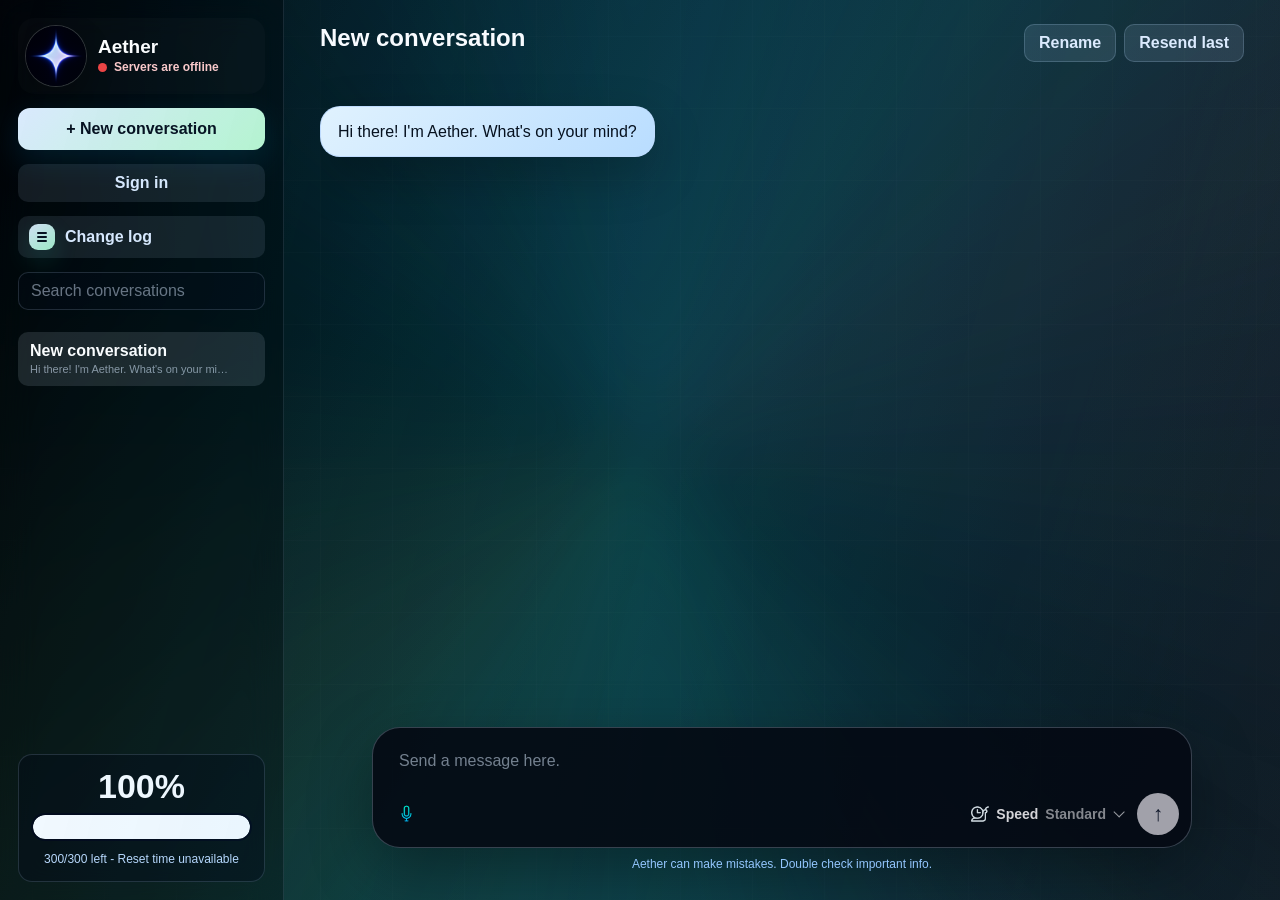
==== index.html @ 0bd32d95 "Full page render fix." ====
<!doctype html>
<html lang="en">
  <head>
    <meta charset="utf-8">
    <meta name="viewport" content="width=device-width, initial-scale=1">
    <title>Aether AI - World's Smartest AI</title>
    <link rel="icon" type="image/png" href="assets/Aether.png">
    <link rel="stylesheet" href="styles.css?v=20260527-admin-search">
  </head>
  <body>
    <div id="app"></div>
    <script src="config.js?v=20260521-wasmer-api"></script>
    <script src="app.js?v=20260527-scoped-refresh"></script>
  </body>
</html>
---- styles.css ----
﻿* { box-sizing: border-box; } 
html, body, #app { width: 100%; height: 100%; margin: 0; }
body {
  overflow: hidden;
  background: #02040a;
  color: #f8fbff;
  font-family: Inter, "Segoe UI", Arial, sans-serif;
}
button, input, textarea { font: inherit; }
button { cursor: pointer; }
.app-shell {
  position: relative;
  isolation: isolate;
  display: grid;
  grid-template-columns: 284px 1fr;
  height: 100%;
  background:
    linear-gradient(125deg, #02040a 0%, #062a2d 28%, #111827 54%, #251324 78%, #040506 100%);
  background-size: 180% 180%;
  animation: shellGradient 22s ease-in-out infinite;
  overflow: hidden;
}
.app-content {
  display: contents;
}
.ban-locked-shell .app-content {
  filter: brightness(0.16) saturate(0.48) contrast(0.9);
  pointer-events: none;
  user-select: none;
}
.app-shell::before,
.app-shell::after {
  content: "";
  position: fixed;
  inset: -20%;
  z-index: -1;
  pointer-events: none;
}
.app-shell::before {
  background:
    linear-gradient(rgba(255, 255, 255, 0.035) 1px, transparent 1px),
    linear-gradient(90deg, rgba(255, 255, 255, 0.03) 1px, transparent 1px);
  background-size: 72px 72px;
  -webkit-mask-image: linear-gradient(135deg, transparent 8%, black 35%, black 70%, transparent 96%);
  mask-image: linear-gradient(135deg, transparent 8%, black 35%, black 70%, transparent 96%);
  animation: gridPan 18s linear infinite;
  opacity: 0.44;
}
.app-shell::after {
  background:
    conic-gradient(from 120deg at 50% 50%,
      transparent 0deg,
      rgba(45, 212, 191, 0.16) 54deg,
      rgba(251, 191, 36, 0.08) 112deg,
      transparent 170deg,
      rgba(56, 189, 248, 0.14) 238deg,
      rgba(244, 114, 182, 0.08) 304deg,
      transparent 360deg);
  filter: blur(32px);
  transform: scale(1.16);
  animation: auraTurn 28s ease-in-out infinite alternate;
  opacity: 0.78;
}
.mobile-sidebar-scrim,
.mobile-sidebar-toggle {
  display: none;
}
.animated-bg {
  position: fixed;
  inset: 0;
  z-index: 0;
  pointer-events: none;
  overflow: hidden;
  background:
    linear-gradient(105deg, transparent 0%, rgba(14, 165, 233, 0.13) 25%, transparent 46%),
    linear-gradient(290deg, transparent 12%, rgba(34, 197, 94, 0.08) 38%, transparent 58%);
  background-size: 200% 200%, 180% 180%;
  animation: backgroundSweep 16s ease-in-out infinite alternate;
  opacity: 0.72;
}
@keyframes shellGradient {
  0%, 100% { background-position: 0% 42%; }
  50% { background-position: 100% 58%; }
}
@keyframes gridPan {
  from { transform: translate3d(0, 0, 0); }
  to { transform: translate3d(72px, 72px, 0); }
}
@keyframes auraTurn {
  from { transform: scale(1.12) rotate(-6deg); }
  to { transform: scale(1.22) rotate(8deg); }
}
@keyframes backgroundSweep {
  from { background-position: 0% 50%, 100% 50%; }
  to { background-position: 100% 50%, 0% 50%; }
}
@keyframes serverPulseGreen {
  0% { box-shadow: 0 0 0 0 rgba(34, 197, 94, 0.48); }
  70% { box-shadow: 0 0 0 8px rgba(34, 197, 94, 0); }
  100% { box-shadow: 0 0 0 0 rgba(34, 197, 94, 0); }
}
@keyframes serverPulseRed {
  0% { box-shadow: 0 0 0 0 rgba(239, 68, 68, 0.48); }
  70% { box-shadow: 0 0 0 8px rgba(239, 68, 68, 0); }
  100% { box-shadow: 0 0 0 0 rgba(239, 68, 68, 0); }
}
.sidebar {
  position: relative;
  z-index: 1;
  display: flex;
  flex-direction: column;
  gap: 14px;
  padding: 18px;
  border-right: 1px solid rgba(191, 219, 254, 0.12);
  background: rgba(0, 0, 0, 0.36);
  backdrop-filter: blur(18px);
  min-width: 0;
}
.brand, .new-chat, .account-tab, .admin-tab, .changelog-tab, .chat-item, .delete-chat, .copy-message, .report-message, .composer button, .primary-button, .secondary-button, .danger-button, .modal-close, .auth-mode-switch button, .speed-trigger, .speed-option, .admin-search-button { border: 0; }
.brand {
  display: flex;
  align-items: center;
  gap: 12px;
  color: #fff;
  background: rgba(255, 255, 255, 0.02);
  font-weight: 760;
  font-size: 18px;
  padding: 8px;
  border-radius: 16px;
  text-align: left;
  transition: background 180ms ease, transform 180ms ease;
}
.brand:hover, .brand:focus-visible {
  background: rgba(255, 255, 255, 0.06);
  outline: none;
  transform: translateY(-1px);
}
.brand img {
  width: 60px;
  height: 60px;
  border-radius: 50%;
  object-fit: cover;
  flex: 0 0 auto;
  box-shadow: 0 0 0 1px rgba(255, 255, 255, 0.18), 0 12px 28px rgba(0, 0, 0, 0.28);
}
.brand-copy {
  display: grid;
  gap: 4px;
  min-width: 0;
}
.brand-name {
  font-size: 19px;
  line-height: 1;
  letter-spacing: 0;
}
.server-status {
  display: inline-flex;
  align-items: center;
  gap: 7px;
  min-width: 0;
  color: #bfdbfe;
  font-size: 12px;
  font-weight: 760;
  line-height: 1.25;
  white-space: nowrap;
}
.server-dot {
  position: relative;
  width: 9px;
  height: 9px;
  border-radius: 50%;
  background: #22c55e;
  box-shadow: 0 0 0 0 rgba(34, 197, 94, 0.42);
  animation: serverPulseGreen 1.55s ease-out infinite;
  flex: 0 0 auto;
}
.server-status.offline .server-dot {
  background: #ef4444;
  box-shadow: 0 0 0 0 rgba(239, 68, 68, 0.42);
  animation-name: serverPulseRed;
}
.server-status.online .server-status-label {
  color: #bbf7d0;
}
.server-status.offline .server-status-label {
  color: #fecaca;
}
.new-chat {
  height: 42px;
  border-radius: 12px;
  color: #07111f;
  background: linear-gradient(135deg, #dbeafe, #bbf7d0);
  font-weight: 740;
  box-shadow: 0 10px 30px rgba(14, 165, 233, 0.14);
  transition: transform 160ms ease, filter 160ms ease;
}
.new-chat:hover, .new-chat:focus-visible {
  transform: translateY(-1px);
  filter: brightness(1.04);
  outline: none;
}
.account-tab,
.admin-tab,
.changelog-tab {
  display: grid;
  place-items: center;
  height: 38px;
  border-radius: 10px;
  color: #dbeafe;
  background: rgba(191, 219, 254, 0.1);
  font-weight: 780;
  transition: background 160ms ease, color 160ms ease, transform 160ms ease;
}
.account-tab.signed-in {
  grid-template-columns: auto minmax(0, 1fr);
  place-items: center stretch;
  gap: 10px;
  height: auto;
  min-height: 48px;
  padding: 8px 10px;
  text-align: left;
}
.changelog-tab {
  grid-template-columns: auto minmax(0, 1fr);
  place-items: center stretch;
  gap: 10px;
  height: 42px;
  padding: 0 11px;
  text-align: left;
}
.changelog-mark {
  position: relative;
  display: grid;
  place-items: center;
  width: 26px;
  height: 26px;
  border-radius: 9px;
  background:
    linear-gradient(145deg, rgba(219, 234, 254, 0.95), rgba(167, 243, 208, 0.95));
  box-shadow: 0 10px 24px rgba(45, 212, 191, 0.16);
}
.changelog-mark::before,
.changelog-mark::after,
.changelog-mark i {
  content: "";
  position: absolute;
  left: 8px;
  right: 8px;
  height: 2px;
  border-radius: 999px;
  background: #07111f;
}
.changelog-mark::before {
  top: 8px;
}
.changelog-mark i {
  top: 12px;
}
.changelog-mark::after {
  top: 16px;
}
.changelog-tab span:last-child {
  overflow: hidden;
  text-overflow: ellipsis;
  white-space: nowrap;
}
.account-avatar {
  display: grid;
  place-items: center;
  width: 30px;
  height: 30px;
  border-radius: 50%;
  color: #07111f;
  background: linear-gradient(135deg, #bfdbfe, #a7f3d0);
  font-size: 12px;
  font-weight: 900;
  letter-spacing: 0;
}
img.account-avatar {
  display: block;
  object-fit: cover;
}
.username-label {
  display: inline-flex;
  align-items: center;
  gap: 5px;
  max-width: 100%;
  min-width: 0;
  vertical-align: middle;
}
.username-text {
  min-width: 0;
  overflow: hidden;
  text-overflow: ellipsis;
}
.username-suffix {
  flex: 0 0 auto;
}
.verified-icon {
  width: 18px;
  height: 18px;
  flex: 0 0 auto;
  object-fit: contain;
  display: inline-block;
  vertical-align: middle;
}
.account-card-head h2 .verified-icon {
  width: 21px;
  height: 21px;
}
.account-avatar.large {
  width: 54px;
  height: 54px;
  font-size: 18px;
  flex: 0 0 auto;
}
.account-tab-copy {
  display: grid;
  gap: 2px;
  min-width: 0;
}
.account-tab-copy strong,
.account-tab-copy small {
  overflow: hidden;
  text-overflow: ellipsis;
  white-space: nowrap;
}
.account-tab-copy .username-label {
  display: flex;
}
.account-tab-copy small {
  color: #93c5fd;
  font-size: 11px;
  font-weight: 760;
}
.account-tab:hover, .account-tab:focus-visible, .admin-tab:hover, .admin-tab:focus-visible, .admin-tab.active, .changelog-tab:hover, .changelog-tab:focus-visible {
  color: #07111f;
  background: #a7f3d0;
  outline: none;
  transform: translateY(-1px);
}
.changelog-tab:hover .changelog-mark,
.changelog-tab:focus-visible .changelog-mark {
  background: #07111f;
}
.changelog-tab:hover .changelog-mark::before,
.changelog-tab:hover .changelog-mark::after,
.changelog-tab:hover .changelog-mark i,
.changelog-tab:focus-visible .changelog-mark::before,
.changelog-tab:focus-visible .changelog-mark::after,
.changelog-tab:focus-visible .changelog-mark i {
  background: #a7f3d0;
}
.account-tab:hover .account-tab-copy small,
.account-tab:focus-visible .account-tab-copy small {
  color: #0f172a;
}
.sidebar-search {
  width: 100%;
  height: 38px;
  border: 1px solid rgba(191, 219, 254, 0.16);
  border-radius: 10px;
  color: #f8fbff;
  background: rgba(5, 10, 20, 0.5);
  outline: none;
  padding: 0 12px;
}
.sidebar-search::placeholder {
  color: rgba(219, 234, 254, 0.48);
}
.sidebar-search:focus {
  border-color: rgba(45, 212, 191, 0.55);
  box-shadow: 0 0 0 3px rgba(45, 212, 191, 0.12);
}
.chat-list {
  display: grid;
  gap: 4px;
  margin-top: 8px;
  overflow: auto;
  flex: 1 1 auto;
  min-height: 0;
  align-content: start;
  grid-auto-rows: max-content;
}
.sidebar-empty {
  padding: 12px;
  color: rgba(219, 234, 254, 0.62);
  font-size: 13px;
  line-height: 1.4;
}
.rate-card {
  --rate-color: #f8fbff;
  margin-top: auto;
  display: grid;
  gap: 10px;
  padding: 14px 12px;
  border: 1px solid rgba(191, 219, 254, 0.16);
  border-radius: 14px;
  background: rgba(5, 10, 20, 0.54);
  color: #dbeafe;
}
.rate-percent {
  color: var(--rate-color);
  font-size: 34px;
  line-height: 1;
  text-align: center;
  font-weight: 760;
  transition: color 140ms linear;
}
.rate-track {
  height: 28px;
  overflow: hidden;
  border: 2px solid rgba(2, 6, 23, 0.92);
  border-radius: 999px;
  background: rgba(219, 234, 254, 0.1);
}
.rate-track span {
  display: block;
  height: 100%;
  min-width: 0;
  border-radius: inherit;
  background: var(--rate-color);
  transition:
    width 120ms linear,
    background-color 140ms linear;
}
.rate-label {
  color: #bfdbfe;
  font-size: 12px;
  text-align: center;
  line-height: 1.35;
}
.chat-item-row {
  display: grid;
  grid-template-columns: minmax(0, 1fr) 28px;
  align-items: center;
  width: 100%;
  min-height: 54px;
  border-radius: 10px;
  overflow: hidden;
  background: transparent;
}
.chat-item-row.active, .chat-item-row:hover, .chat-item-row:focus-within {
  background: rgba(219, 234, 254, 0.12);
}
.chat-item {
  width: 100%;
  max-width: 100%;
  min-width: 0;
  min-height: 54px;
  display: grid;
  align-content: center;
  gap: 3px;
  color: #dbeafe;
  background: transparent;
  text-align: left;
  padding: 0 8px 0 12px;
  overflow: hidden;
  text-overflow: ellipsis;
  white-space: nowrap;
}
.chat-item span, .chat-item small {
  min-width: 0;
  overflow: hidden;
  text-overflow: ellipsis;
  white-space: nowrap;
}
.chat-item span {
  font-weight: 760;
}
.chat-item small {
  color: rgba(219, 234, 254, 0.58);
  font-size: 11px;
  line-height: 1.2;
}
.chat-item-row.active .chat-item, .chat-item-row:hover .chat-item, .chat-item-row:focus-within .chat-item {
  color: #fff;
}
.delete-chat {
  width: 26px;
  height: 26px;
  margin-right: 4px;
  border-radius: 7px;
  color: #dbeafe;
  background: transparent;
  opacity: 0;
  transform: scale(0.92);
  transition: opacity 150ms ease, transform 150ms ease, background 150ms ease, color 150ms ease;
}
.chat-item-row:hover .delete-chat, .chat-item-row:focus-within .delete-chat {
  opacity: 1;
  transform: scale(1);
}
.delete-chat:hover, .delete-chat:focus-visible {
  color: #07111f;
  background: #dbeafe;
  outline: none;
}
.chat-page {
  position: relative;
  z-index: 1;
  display: grid;
  grid-template-rows: auto 1fr auto;
  height: 100vh;
  min-width: 0;
  overflow: hidden;
  padding: 24px 36px 28px;
}
.chat-page::before {
  content: "";
  position: fixed;
  inset: 0;
  z-index: 2;
  pointer-events: none;
  opacity: 0;
  background:
    linear-gradient(180deg, rgba(2, 6, 23, 0.68), rgba(2, 6, 23, 0.8)),
    conic-gradient(from 180deg at 50% 50%, transparent 0deg, rgba(45, 212, 191, 0.12) 92deg, transparent 178deg, rgba(96, 165, 250, 0.14) 272deg, transparent 360deg);
  -webkit-backdrop-filter: blur(10px) saturate(0.72);
  backdrop-filter: blur(10px) saturate(0.72);
  transition: opacity 360ms ease;
}
.chat-page.voice-listening::before {
  opacity: 1;
  animation: voiceBackdropBreath 3.2s ease-in-out infinite;
}
.chat-page .topbar,
.chat-page .messages,
.chat-page .composer,
.chat-page .composer-input-wrap,
.chat-page .composer-tools-right,
.chat-page .composer-note {
  transition:
    opacity 360ms ease,
    filter 420ms ease,
    transform 420ms ease,
    border-color 260ms ease,
    background 260ms ease,
    box-shadow 260ms ease;
}
.chat-page.voice-listening .topbar,
.chat-page.voice-listening .messages,
.chat-page.voice-listening .composer-input-wrap,
.chat-page.voice-listening .composer-tools-right,
.chat-page.voice-listening .composer-note {
  opacity: 0;
  filter: blur(14px) saturate(0.55);
  transform: scale(0.985);
  pointer-events: none;
}
.chat-page.voice-listening .composer {
  border-color: transparent;
  background: transparent;
  box-shadow: none;
}
.chat-page.voice-listening .composer-area {
  z-index: 5;
}
@keyframes voiceBackdropBreath {
  0%, 100% {
    filter: saturate(0.95);
  }
  50% {
    filter: saturate(1.18);
  }
}
.topbar {
  position: relative;
  z-index: 1;
  display: flex;
  align-items: flex-start;
  justify-content: space-between;
  gap: 16px;
  max-width: 980px;
  width: 100%;
  min-width: 0;
  margin: 0 auto;
}
.topbar-title-row {
  flex: 1 1 auto;
  display: flex;
  align-items: center;
  gap: 12px;
  min-width: 0;
  max-width: 100%;
}
.topbar h1 {
  flex: 1 1 auto;
  min-width: 0;
  max-width: 100%;
  margin: 0;
  font-size: 24px;
  letter-spacing: 0;
  overflow: hidden;
  text-overflow: ellipsis;
  white-space: nowrap;
}
.topbar-actions {
  display: flex;
  align-items: center;
  gap: 8px;
  flex: 0 0 auto;
}
.speed-picker {
  position: relative;
}
.speed-trigger {
  min-width: 0;
  min-height: 42px;
  display: inline-flex;
  align-items: center;
  justify-content: center;
  gap: 7px;
  border-radius: 999px;
  padding: 0 8px;
  color: #d4d4d8;
  background: transparent;
}
.speed-trigger span {
  color: inherit;
  font-size: 14px;
  font-weight: 760;
}
.speed-trigger .speed-current {
  color: rgba(212, 212, 216, 0.62);
  font-weight: 650;
}
.speed-trigger-icon {
  display: grid;
  place-items: center;
  width: 18px;
  height: 18px;
  flex: 0 0 18px;
}
.speed-trigger-icon img {
  display: block;
  width: 18px;
  height: 18px;
  object-fit: contain;
  filter: invert(93%) sepia(12%) saturate(498%) hue-rotate(183deg) brightness(103%) contrast(96%);
  opacity: 0.88;
}
.speed-trigger:hover .speed-current,
.speed-trigger:focus-visible .speed-current {
  color: rgba(255, 255, 255, 0.68);
}
.speed-trigger i {
  width: 8px;
  height: 8px;
  border-right: 1.7px solid currentColor;
  border-bottom: 1.7px solid currentColor;
  transform: rotate(45deg) translateY(-3px);
  opacity: 0.72;
}
.speed-trigger:hover,
.speed-trigger:focus-visible {
  color: #fff;
  outline: none;
  background: rgba(255, 255, 255, 0.08);
}
.speed-picker.open .speed-trigger i {
  transform: rotate(225deg) translateY(-1px);
}
.speed-menu {
  position: absolute;
  bottom: calc(100% + 10px);
  right: 0;
  z-index: 15;
  width: min(330px, calc(100vw - 28px));
  display: grid;
  gap: 6px;
  padding: 10px;
  border: 1px solid rgba(191, 219, 254, 0.12);
  border-radius: 12px;
  background: linear-gradient(180deg, rgba(24, 24, 27, 0.98), rgba(18, 18, 20, 0.98));
  box-shadow: 0 20px 64px rgba(0, 0, 0, 0.48);
}
.speed-menu-title {
  padding: 0 6px 3px;
  color: #a1a1aa;
  font-size: 13px;
  font-weight: 760;
}
.speed-option {
  min-height: 64px;
  display: grid;
  grid-template-columns: 26px minmax(0, 1fr) 22px;
  align-items: start;
  gap: 10px;
  padding: 10px;
  border-radius: 9px;
  color: #e5e7eb;
  background: transparent;
  text-align: left;
}
.speed-option.active,
.speed-option:hover,
.speed-option:focus-visible {
  outline: none;
  background: rgba(255, 255, 255, 0.08);
}
.speed-icon {
  display: grid;
  place-items: center;
  align-self: center;
  color: #d4d4d8;
  font-size: 18px;
}
.speed-icon img {
  width: 18px;
  height: 18px;
  display: block;
  object-fit: contain;
  filter: invert(93%) sepia(12%) saturate(498%) hue-rotate(183deg) brightness(103%) contrast(96%);
  opacity: 0.9;
}
.speed-option strong,
.speed-option small {
  display: block;
  min-width: 0;
  overflow: visible;
  overflow-wrap: anywhere;
  white-space: normal;
}
.speed-option strong {
  font-size: 14px;
  font-weight: 760;
  line-height: 1.15;
}
.speed-option small {
  margin-top: 3px;
  color: #a1a1aa;
  font-size: 13px;
  line-height: 1.25;
}
.speed-option b {
  color: #d4d4d8;
  font-size: 18px;
  font-weight: 500;
  text-align: center;
  align-self: center;
}
.admin-page {
  grid-template-rows: auto 1fr;
}
.admin-scroll {
  position: relative;
  z-index: 1;
  width: min(1060px, 100%);
  margin: 0 auto;
  padding: 28px 0 8px;
  overflow-y: auto;
  scrollbar-width: none;
  display: grid;
  gap: 18px;
  align-content: start;
}
.admin-scroll::-webkit-scrollbar { width: 0; height: 0; }
.admin-hero {
  display: flex;
  align-items: center;
  justify-content: space-between;
  gap: 18px;
  padding: 22px;
  border: 1px solid rgba(191, 219, 254, 0.16);
  border-radius: 8px;
  background: rgba(5, 10, 20, 0.66);
}
.admin-kicker {
  display: inline-flex;
  margin-bottom: 8px;
  color: #a7f3d0;
  font-size: 12px;
  font-weight: 800;
  text-transform: uppercase;
  letter-spacing: 0;
}
.admin-hero h2,
.admin-panel h2 {
  margin: 0;
  letter-spacing: 0;
}
.admin-hero h2 {
  font-size: 26px;
}
.admin-hero p {
  margin: 8px 0 0;
  max-width: 620px;
  color: #bfdbfe;
  line-height: 1.45;
}
.admin-switch {
  display: inline-flex;
  align-items: center;
  gap: 10px;
  min-height: 44px;
  padding: 0 14px;
  border-radius: 999px;
  color: #07111f;
  background: #dbeafe;
  font-weight: 820;
  white-space: nowrap;
  cursor: pointer;
}
.admin-switch input {
  width: 18px;
  height: 18px;
  accent-color: #16a34a;
}
.admin-grid {
  display: grid;
  grid-template-columns: repeat(4, minmax(0, 1fr));
  gap: 12px;
}
.admin-metric {
  display: grid;
  gap: 8px;
  padding: 18px;
  border: 1px solid rgba(191, 219, 254, 0.16);
  border-radius: 8px;
  background: rgba(5, 10, 20, 0.56);
}
.admin-metric span {
  color: #bfdbfe;
  font-size: 13px;
  font-weight: 760;
}
.admin-metric strong {
  font-size: 34px;
  line-height: 1;
}
.admin-actions {
  display: flex;
  flex-wrap: wrap;
  align-items: end;
  gap: 10px;
  justify-content: flex-start;
}
.admin-two-column {
  display: grid;
  grid-template-columns: minmax(280px, 0.84fr) minmax(320px, 1.16fr);
  gap: 14px;
  align-items: start;
}
.admin-panel {
  display: grid;
  gap: 14px;
  padding: 20px;
  border: 1px solid rgba(191, 219, 254, 0.16);
  border-radius: 8px;
  background: rgba(5, 10, 20, 0.62);
}
.admin-panel-head {
  display: flex;
  justify-content: space-between;
  align-items: center;
  gap: 12px;
}
.admin-panel-title {
  display: flex;
  align-items: center;
  gap: 10px;
  min-width: 0;
}
.admin-panel-head span {
  color: #a7f3d0;
  font-size: 12px;
  font-weight: 820;
}
.admin-search-control {
  --admin-search-width: min(300px, 46vw);
  position: relative;
  display: grid;
  grid-template-columns: minmax(0, 0fr) 38px;
  align-items: center;
  gap: 0;
  width: 38px;
  min-width: 38px;
  height: 38px;
  justify-self: end;
  overflow: hidden;
  border: 1px solid rgba(191, 219, 254, 0.14);
  border-radius: 12px;
  background: rgba(2, 6, 23, 0.38);
  transition:
    width 240ms ease,
    border-color 180ms ease,
    background 180ms ease,
    box-shadow 180ms ease;
}
.admin-search-control.open,
.admin-search-control:focus-within {
  grid-template-columns: minmax(0, 1fr) 38px;
  width: var(--admin-search-width);
  border-color: rgba(167, 243, 208, 0.34);
  background: rgba(2, 6, 23, 0.64);
  box-shadow: 0 14px 36px rgba(0, 0, 0, 0.26), 0 0 0 3px rgba(45, 212, 191, 0.08);
}
.admin-search-input {
  width: 100%;
  min-width: 0;
  height: 100%;
  border: 0;
  outline: none;
  padding: 0 4px 0 12px;
  color: #f8fbff;
  background: transparent;
  font-size: 13px;
  font-weight: 760;
  opacity: 0;
  transform: translateX(20px);
  pointer-events: none;
  transition: opacity 180ms ease, transform 230ms ease;
}
.admin-search-control.open .admin-search-input,
.admin-search-control:focus-within .admin-search-input {
  opacity: 1;
  transform: translateX(0);
  pointer-events: auto;
}
.admin-search-input::placeholder {
  color: rgba(219, 234, 254, 0.52);
}
.admin-search-input::-webkit-search-cancel-button {
  display: none;
}
.admin-search-button {
  position: relative;
  z-index: 1;
  display: grid;
  place-items: center;
  width: 38px;
  height: 38px;
  border-radius: 11px;
  color: #fff;
  background: rgba(191, 219, 254, 0.1);
  transition: background 160ms ease, transform 160ms ease;
}
.admin-search-button img {
  display: block;
  width: 17px;
  height: 17px;
  object-fit: contain;
  filter: brightness(0) invert(1);
}
.admin-search-button:hover,
.admin-search-button:focus-visible {
  outline: none;
  background: rgba(167, 243, 208, 0.18);
  transform: translateY(-1px);
}
.admin-ban-form,
.admin-rate-form {
  display: grid;
  grid-template-columns: minmax(0, 1fr) minmax(0, 1fr) auto;
  gap: 8px;
}
.admin-rate-form {
  width: min(560px, 100%);
  align-items: end;
}
.admin-rate-form label {
  display: grid;
  gap: 5px;
  min-width: 0;
}
.admin-rate-form label span {
  color: #bfdbfe;
  font-size: 12px;
  font-weight: 780;
}
.admin-ban-form input,
.admin-rate-form input,
.auth-card input,
.account-form input,
.report-form textarea {
  width: 100%;
  min-height: 40px;
  border: 1px solid rgba(191, 219, 254, 0.18);
  border-radius: 10px;
  color: #f8fbff;
  background: rgba(2, 6, 23, 0.54);
  outline: none;
  padding: 0 12px;
}
.admin-ban-form input:focus,
.admin-rate-form input:focus,
.auth-card input:focus,
.account-form input:focus,
.report-form textarea:focus {
  border-color: rgba(45, 212, 191, 0.56);
  box-shadow: 0 0 0 3px rgba(45, 212, 191, 0.12);
}
.admin-list {
  display: grid;
  gap: 10px;
  max-height: min(54vh, 520px);
  overflow-y: auto;
  padding-right: 4px;
  scrollbar-width: thin;
  scrollbar-color: rgba(219, 234, 254, 0.26) transparent;
}
.admin-list-item,
.blocked-attempt {
  display: grid;
  gap: 8px;
  padding: 12px;
  border-radius: 8px;
  border: 1px solid rgba(191, 219, 254, 0.12);
  background: rgba(2, 6, 23, 0.44);
}
.admin-list-item {
  grid-template-columns: minmax(0, 1fr) auto;
  align-items: center;
}
.admin-list-item strong,
.blocked-attempt strong {
  display: block;
  min-width: 0;
  overflow-wrap: anywhere;
}
.admin-list-item small,
.blocked-attempt small {
  display: block;
  margin-top: 3px;
  color: #bfdbfe;
  line-height: 1.35;
}
.banned-user-item p {
  margin: 7px 0 0;
  color: #fecaca;
  font-size: 13px;
  line-height: 1.4;
  overflow-wrap: anywhere;
}
.blocked-attempt-head {
  display: flex;
  align-items: flex-start;
  justify-content: space-between;
  gap: 12px;
}
.blocked-attempt p {
  margin: 0;
  color: #fecaca;
  overflow-wrap: anywhere;
  line-height: 1.4;
}
.blocked-attempt ol {
  margin: 0;
  padding-left: 20px;
  color: #dbeafe;
  line-height: 1.35;
}
.blocked-attempt li {
  overflow-wrap: anywhere;
  margin-top: 4px;
}
.blocked-actions {
  display: flex;
  justify-content: flex-end;
  gap: 8px;
  flex-wrap: wrap;
  margin-top: 2px;
}
.blocked-actions button {
  min-width: 92px;
}
.admin-empty {
  padding: 12px;
  color: #bfdbfe;
  border: 1px dashed rgba(191, 219, 254, 0.18);
  border-radius: 8px;
  text-align: center;
}
.admin-alert {
  padding: 12px;
  border-radius: 8px;
  color: #fecaca;
  background: rgba(127, 29, 29, 0.26);
  border: 1px solid rgba(248, 113, 113, 0.26);
}
.show-all-button {
  justify-self: start;
}
.reports-panel {
  overflow: visible;
}
.reports-panel-head {
  align-items: flex-start;
}
.reports-panel-head small {
  display: block;
  margin-top: 4px;
  color: #93c5fd;
  font-size: 12px;
  font-weight: 720;
  line-height: 1.35;
}
.report-list {
  height: max-content;
  max-height: min(58vh, 620px);
  padding-right: 6px;
}
.admin-report {
  display: grid;
  gap: 12px;
  padding: 15px;
  border: 1px solid rgba(191, 219, 254, 0.15);
  border-radius: 8px;
  background:
    linear-gradient(165deg, rgba(8, 14, 28, 0.74), rgba(2, 6, 23, 0.56)),
    linear-gradient(90deg, rgba(45, 212, 191, 0.08), transparent 42%);
}
.admin-report-topline {
  display: flex;
  justify-content: space-between;
  align-items: flex-start;
  gap: 12px;
}
.report-status-pill {
  flex: 0 0 auto;
  min-height: 24px;
  display: inline-flex;
  align-items: center;
  border: 1px solid rgba(167, 243, 208, 0.2);
  border-radius: 999px;
  padding: 0 9px;
  color: #bbf7d0;
  background: rgba(6, 78, 59, 0.28);
  font-size: 11px;
  font-weight: 900;
  text-transform: uppercase;
}
.admin-report-message {
  max-height: 180px;
  margin: 0;
  overflow-y: auto;
  overflow-wrap: anywhere;
  border: 1px solid rgba(191, 219, 254, 0.12);
  border-radius: 8px;
  padding: 12px;
  color: #e0f2fe;
  background: rgba(2, 6, 23, 0.52);
  line-height: 1.45;
  white-space: pre-wrap;
}
.admin-report-note {
  margin: 0;
  border-left: 3px solid rgba(167, 243, 208, 0.62);
  padding: 8px 10px;
  color: #d1fae5;
  background: rgba(6, 78, 59, 0.2);
  border-radius: 0 8px 8px 0;
  line-height: 1.4;
  overflow-wrap: anywhere;
}
.admin-report-context {
  border: 1px solid rgba(191, 219, 254, 0.12);
  border-radius: 8px;
  background: rgba(2, 6, 23, 0.36);
}
.admin-report-context summary {
  min-height: 36px;
  display: flex;
  align-items: center;
  padding: 0 11px;
  color: #bfdbfe;
  cursor: pointer;
  font-size: 13px;
  font-weight: 820;
}
.admin-report-context ol {
  margin: 0;
  padding: 0 12px 12px 30px;
  color: #dbeafe;
  line-height: 1.4;
}
.admin-report-context li {
  margin-top: 7px;
  overflow-wrap: anywhere;
}
.admin-report-context li span {
  display: inline-flex;
  margin-right: 6px;
  color: #a7f3d0;
  font-size: 12px;
  font-weight: 900;
}
.report-actions {
  display: flex;
  justify-content: flex-end;
  gap: 8px;
  flex-wrap: wrap;
}
.report-actions button {
  min-width: 92px;
}
.report-fixed-button {
  background: #a7f3d0;
}
.messages {
  position: relative;
  z-index: 1;
  display: flex;
  flex-direction: column;
  gap: 18px;
  width: 100%;
  max-width: 980px;
  margin: 0 auto;
  padding: 44px 0 24px;
  overflow-y: auto;
  scrollbar-width: none;
}
.messages::-webkit-scrollbar, .chat-list::-webkit-scrollbar { width: 0; height: 0; }
.message-row {
  display: flex;
  width: 100%;
  opacity: 1;
  transform: translateY(0);
  transition: opacity 520ms ease, filter 520ms ease;
}
.message-row.user { justify-content: flex-end; }
.message-row.assistant { justify-content: flex-start; }
.message-row.is-faded {
  filter: saturate(0.82);
}
.bubble {
  max-width: min(760px, 78%);
  white-space: pre-wrap;
  line-height: 1.45;
  border-radius: 20px;
  padding: 13px 17px;
  box-shadow: 0 18px 50px rgba(0, 0, 0, 0.24);
}
.message-stack {
  display: flex;
  flex-direction: column;
  align-items: flex-start;
  gap: 6px;
  max-width: min(760px, 78%);
}
.message-row.user .message-stack {
  align-items: flex-end;
}
.message-stack .bubble {
  max-width: 100%;
}
.message-controls {
  display: inline-flex;
  align-items: center;
  gap: 8px;
  min-height: 22px;
}
.copy-message,
.report-message,
.thought-time {
  height: 22px;
  padding: 0 8px;
  border-radius: 7px;
  color: rgba(219, 234, 254, 0.68);
  background: rgba(7, 17, 31, 0.48);
  font-size: 12px;
  font-weight: 760;
  line-height: 1;
  opacity: 0;
  pointer-events: none;
  transform: translateY(3px);
  transition:
    opacity 180ms ease,
    color 150ms ease,
    background 150ms ease,
    transform 180ms ease;
}
.copy-message {
  width: 28px;
  min-width: 28px;
  display: inline-grid;
  place-items: center;
  padding: 0;
}
.copy-message img {
  display: block;
  width: 14px;
  height: 14px;
  object-fit: contain;
  filter: brightness(0) invert(1);
  opacity: 0.96;
}
.report-message {
  width: 28px;
  min-width: 28px;
  display: inline-grid;
  place-items: center;
  padding: 0;
}
.report-message img {
  display: block;
  width: 13px;
  height: 13px;
  object-fit: contain;
  filter: invert(91%) sepia(17%) saturate(416%) hue-rotate(184deg) brightness(104%) contrast(96%);
  opacity: 0.9;
}
.message-row:hover .copy-message,
.message-row:focus-within .copy-message,
.message-row:hover .report-message,
.message-row:focus-within .report-message,
.message-row:hover .thought-time,
.message-row:focus-within .thought-time {
  opacity: 0.76;
  transform: translateY(0);
}
.message-row:hover .copy-message,
.message-row:focus-within .copy-message,
.message-row:hover .report-message,
.message-row:focus-within .report-message {
  pointer-events: auto;
}
.copy-message:hover, .copy-message:focus-visible {
  color: #fff;
  background: rgba(219, 234, 254, 0.16);
  opacity: 1;
  outline: none;
  transform: translateY(-1px);
}
.copy-message:hover img,
.copy-message:focus-visible img {
  filter: brightness(0) invert(1);
}
.report-message:hover, .report-message:focus-visible {
  color: #07111f;
  background: #dbeafe;
  opacity: 1;
  outline: none;
  transform: translateY(-1px);
}
.report-message:hover img,
.report-message:focus-visible img {
  filter: none;
}
.thought-time {
  display: inline-flex;
  align-items: center;
  min-height: 22px;
  border: 1px solid rgba(191, 219, 254, 0.12);
  pointer-events: none;
}
.thinking {
  transition: opacity 520ms ease, transform 520ms ease;
}
.bubble::selection {
  background: rgba(37, 99, 235, 0.28);
}
.message-row.user .bubble {
  color: #06111f;
  background: #fff;
  border: 1px solid rgba(219, 234, 254, 0.94);
}
.message-row.user .voice-bubble {
  position: relative;
  display: inline-flex;
  align-items: center;
  justify-content: center;
  width: min(200px, 74vw);
  min-height: 54px;
  border: 0;
  border-radius: 14px;
  padding: 0 20px;
  color: #fff;
  background: linear-gradient(135deg, #38bdf8 0%, #258ee7 58%, #1d4ed8 100%);
  box-shadow:
    0 16px 38px rgba(37, 142, 231, 0.34),
    inset 0 1px 0 rgba(255, 255, 255, 0.28);
  white-space: normal;
  overflow: hidden;
  animation: voiceBubbleIn 360ms cubic-bezier(0.2, 0.8, 0.2, 1), voiceBubbleGlow 3.8s ease-in-out infinite;
}
.message-row.user .voice-bubble::after {
  content: "";
  position: absolute;
  inset: 0;
  z-index: 0;
  background: linear-gradient(110deg, transparent 0%, rgba(255, 255, 255, 0.3) 45%, transparent 62%);
  transform: translateX(-125%);
  animation: voiceBubbleSheen 4s ease-in-out infinite;
}
.voice-label {
  position: relative;
  z-index: 1;
  display: block;
  max-width: 100%;
  overflow: hidden;
  text-align: center;
  text-overflow: ellipsis;
  white-space: nowrap;
  color: #fff;
  -webkit-text-fill-color: #fff;
  font-size: 16px;
  font-weight: 950;
  letter-spacing: 0;
  line-height: 1.1;
  text-shadow:
    0 1px 2px rgba(2, 6, 23, 0.48),
    0 0 18px rgba(255, 255, 255, 0.36);
}
@keyframes voiceBubbleIn {
  from {
    opacity: 0;
    transform: translateY(8px) scale(0.96);
  }
  to {
    opacity: 1;
    transform: translateY(0) scale(1);
  }
}
@keyframes voiceBubbleSheen {
  0%, 42% {
    transform: translateX(-125%);
  }
  76%, 100% {
    transform: translateX(125%);
  }
}
@keyframes voiceBubbleGlow {
  0%, 100% {
    box-shadow:
      0 16px 38px rgba(37, 142, 231, 0.34),
      inset 0 1px 0 rgba(255, 255, 255, 0.28);
  }
  50% {
    box-shadow:
      0 18px 46px rgba(37, 142, 231, 0.46),
      inset 0 1px 0 rgba(255, 255, 255, 0.34);
  }
}
.message-row.assistant .bubble {
  color: #06111f;
  background: linear-gradient(135deg, #e0f2fe, #b9ddff);
  border: 1px solid rgba(191, 219, 254, 0.94);
}
.message-row.reported-message .bubble {
  border-color: rgba(248, 113, 113, 0.7);
  background: #fee2e2;
  animation: reportedMessageFlash 4.2s ease-in-out infinite;
}
.message-row.assistant .bubble.formatted {
  white-space: normal;
  overflow-wrap: anywhere;
}
@keyframes reportedMessageFlash {
  0%, 100% {
    background-color: #fee2e2;
    box-shadow:
      0 18px 50px rgba(0, 0, 0, 0.24),
      0 0 0 0 rgba(239, 68, 68, 0.08);
  }
  50% {
    background-color: #fecaca;
    box-shadow:
      0 18px 50px rgba(0, 0, 0, 0.24),
      0 0 0 6px rgba(239, 68, 68, 0.18);
  }
}
.bubble.formatted > :first-child {
  margin-top: 0;
}
.bubble.formatted > :last-child {
  margin-bottom: 0;
}
.bubble.formatted h1,
.bubble.formatted h2,
.bubble.formatted h3 {
  margin: 13px 0 8px;
  color: #06111f;
  font-weight: 850;
  line-height: 1.14;
  letter-spacing: 0;
}
.bubble.formatted h1 {
  font-size: 24px;
}
.bubble.formatted h2 {
  font-size: 20px;
}
.bubble.formatted h3 {
  font-size: 17px;
}
.bubble.formatted p {
  margin: 0 0 10px;
}
.bubble.formatted ul,
.bubble.formatted ol {
  margin: 8px 0 11px;
  padding-left: 22px;
}
.bubble.formatted li {
  margin: 4px 0;
  padding-left: 2px;
}
.bubble.formatted strong {
  font-weight: 850;
}
.bubble.formatted em {
  font-style: italic;
}
.bubble.formatted del {
  color: rgba(6, 17, 31, 0.62);
}
.bubble.formatted code {
  border: 1px solid rgba(6, 17, 31, 0.1);
  border-radius: 6px;
  padding: 1px 5px;
  color: #082f49;
  background: rgba(255, 255, 255, 0.46);
  font-family: "SFMono-Regular", Consolas, "Liberation Mono", monospace;
  font-size: 0.92em;
}
.bubble.formatted pre {
  max-width: 100%;
  margin: 10px 0 12px;
  overflow-x: auto;
  border: 1px solid rgba(6, 17, 31, 0.13);
  border-radius: 10px;
  padding: 11px 12px;
  color: #e0f2fe;
  background: #07111f;
  white-space: pre;
}
.bubble.formatted pre code {
  display: block;
  border: 0;
  padding: 0;
  color: inherit;
  background: transparent;
  white-space: pre;
}
.bubble.formatted blockquote {
  margin: 10px 0 12px;
  border-left: 3px solid rgba(37, 99, 235, 0.5);
  padding: 7px 0 7px 12px;
  color: rgba(6, 17, 31, 0.78);
  background: rgba(255, 255, 255, 0.25);
}
.bubble.formatted a {
  color: #075985;
  font-weight: 780;
  text-decoration: underline;
  text-decoration-thickness: 1px;
  text-underline-offset: 3px;
}
.bubble.formatted a:hover,
.bubble.formatted a:focus-visible {
  color: #0c4a6e;
}
.fade-word {
  display: inline-block;
  opacity: 0;
  animation: wordReveal 420ms ease-out forwards;
}
@keyframes wordReveal {
  to {
    opacity: 1;
  }
}
.thinking {
  display: inline-flex;
  align-items: center;
  gap: 2px;
  color: #d1d5db;
  background: rgba(12, 18, 30, 0.94);
  border: 1px solid rgba(148, 163, 184, 0.42);
  border-radius: 20px;
  padding: 11px 17px;
  font-weight: 700;
}
.thinking i {
  width: 7px;
  color: #c7cbd3;
  font-style: normal;
  animation: dotJump 760ms ease-in-out infinite;
}
.thinking i::before { content: "."; }
.thinking i:nth-child(3) { animation-delay: 130ms; }
.thinking i:nth-child(4) { animation-delay: 260ms; }
@keyframes dotJump {
  0%, 100% { transform: translateY(0); opacity: 0.68; }
  45% { transform: translateY(-7px); opacity: 1; }
}
.composer-area {
  position: relative;
  z-index: 1;
  display: grid;
  gap: 8px;
  width: min(820px, 100%);
  margin: 0 auto;
}
.composer {
  display: grid;
  grid-template-columns: 1fr;
  gap: 7px;
  width: 100%;
  padding: 12px;
  border-radius: 28px;
  border: 1px solid rgba(148, 163, 184, 0.35);
  background: rgba(5, 10, 20, 0.92);
  box-shadow: 0 20px 60px rgba(0, 0, 0, 0.35);
}
.composer.unavailable {
  border-color: rgba(148, 163, 184, 0.22);
  background: rgba(15, 23, 42, 0.72);
}
.composer-input-wrap {
  position: relative;
  min-height: 44px;
  max-height: 180px;
  overflow: hidden;
}
.composer-highlights {
  position: absolute;
  inset: 0;
  z-index: 0;
  min-height: 42px;
  max-height: 180px;
  overflow: hidden;
  padding: 10px 14px;
  color: #fff;
  white-space: pre-wrap;
  overflow-wrap: break-word;
  line-height: 1.4;
  pointer-events: none;
}
.composer-highlights mark {
  border-radius: 5px;
  color: #fff;
  background: rgba(239, 68, 68, 0.7);
  box-shadow: 0 0 0 2px rgba(239, 68, 68, 0.2);
}
.composer textarea {
  position: relative;
  z-index: 1;
  width: 100%;
  min-height: 42px;
  max-height: 180px;
  border: 0;
  outline: 0;
  color: transparent;
  caret-color: #fff;
  background: transparent;
  padding: 10px 14px;
  resize: none;
  line-height: 1.4;
  overflow-y: auto;
  scrollbar-width: thin;
  scrollbar-color: rgba(219, 234, 254, 0.3) transparent;
}
.composer textarea::placeholder {
  color: rgba(219, 234, 254, 0.52);
}
.composer textarea:disabled {
  cursor: not-allowed;
  opacity: 1;
  caret-color: transparent;
}
.composer-toolbar {
  display: flex;
  align-items: center;
  justify-content: space-between;
  gap: 12px;
}
.composer-tools-left,
.composer-tools-right {
  display: inline-flex;
  align-items: center;
  gap: 8px;
}
.composer button {
  min-width: 42px;
  min-height: 42px;
  border-radius: 999px;
  font-weight: 800;
  transition: background 160ms ease, color 160ms ease, transform 160ms ease;
}
.composer .voice-button {
  display: grid;
  place-items: center;
  min-width: 42px;
  width: 42px;
  color: #dbeafe;
  background: transparent;
  border: 1px solid transparent;
  overflow: hidden;
  font-size: 17px;
  line-height: 1;
}
.composer .voice-button img {
  display: block;
  width: 19px;
  height: 19px;
  object-fit: contain;
  pointer-events: none;
}
.composer .send-button {
  width: 42px;
  color: #0f172a;
  background: #a1a1aa;
  font-size: 21px;
  line-height: 1;
  display: grid;
  place-items: center;
  padding: 0;
}
.composer.has-composer-text .send-button,
.composer .send-button.has-text,
.composer .send-button.pause-button {
  background: #fff;
  color: #0f172a;
}
.composer .send-button img {
  display: block;
  width: 17px;
  height: 17px;
  object-fit: contain;
}
.composer .voice-button.listening {
  color: #07111f;
  background: #a7f3d0;
  box-shadow: 0 0 0 6px rgba(167, 243, 208, 0.12);
  animation: micPulse 1.05s ease-in-out infinite;
}
.chat-page.voice-listening .composer .voice-button.listening {
  position: fixed;
  top: 50%;
  left: 50%;
  z-index: 12;
  width: 154px;
  min-width: 154px;
  height: 154px;
  min-height: 154px;
  padding: 0;
  border: 1px solid rgba(219, 234, 254, 0.78);
  border-radius: 999px;
  color: #f8fbff;
  background:
    linear-gradient(145deg, rgba(224, 242, 254, 0.98) 0%, rgba(56, 189, 248, 0.96) 42%, rgba(37, 99, 235, 0.98) 100%);
  box-shadow:
    0 26px 90px rgba(37, 99, 235, 0.46),
    0 0 0 1px rgba(255, 255, 255, 0.18) inset,
    0 18px 40px rgba(0, 0, 0, 0.32);
  font-size: 58px;
  overflow: visible;
  transform: translate(-50%, -50%);
  isolation: isolate;
  animation: voiceButtonBreathe 1.65s ease-in-out infinite;
}
.chat-page.voice-listening .composer .voice-button.listening img {
  width: 70px;
  height: 70px;
  filter: drop-shadow(0 10px 18px rgba(7, 17, 31, 0.26));
}
.chat-page.voice-listening .composer .voice-button.listening::before,
.chat-page.voice-listening .composer .voice-button.listening::after {
  content: "";
  position: absolute;
  inset: -22px;
  z-index: -1;
  border-radius: inherit;
  pointer-events: none;
}
.chat-page.voice-listening .composer .voice-button.listening::before {
  border: 1px solid rgba(125, 211, 252, 0.62);
  box-shadow:
    0 0 34px rgba(56, 189, 248, 0.38),
    inset 0 0 24px rgba(186, 230, 253, 0.16);
  animation: voiceRingPulse 1.65s ease-out infinite;
}
.chat-page.voice-listening .composer .voice-button.listening::after {
  inset: -42px;
  background: conic-gradient(from 0deg, transparent 0deg, rgba(125, 211, 252, 0.18) 72deg, transparent 150deg, rgba(167, 243, 208, 0.16) 246deg, transparent 360deg);
  filter: blur(8px);
  opacity: 0.9;
  animation: voiceHaloSpin 5.5s linear infinite;
}
.chat-page.voice-listening .composer .voice-button.listening:hover,
.chat-page.voice-listening .composer .voice-button.listening:focus-visible {
  background:
    linear-gradient(145deg, rgba(240, 249, 255, 1) 0%, rgba(56, 189, 248, 1) 42%, rgba(37, 99, 235, 1) 100%);
  outline: none;
}
.composer .voice-button:disabled {
  opacity: 0.48;
  cursor: not-allowed;
  transform: none;
}
.composer button:disabled {
  opacity: 0.48;
  cursor: not-allowed;
  transform: none;
}
.composer button:hover, .composer button:focus-visible {
  background: #a7f3d0;
  outline: none;
  transform: translateY(-1px);
}
.composer .send-button:not(.has-text):not(.pause-button):hover,
.composer .send-button:not(.has-text):not(.pause-button):focus-visible {
  background: #a1a1aa;
}
.composer.has-composer-text .send-button:hover,
.composer.has-composer-text .send-button:focus-visible,
.composer .send-button.has-text:hover,
.composer .send-button.has-text:focus-visible,
.composer .send-button.pause-button:hover,
.composer .send-button.pause-button:focus-visible {
  background: #fff;
}
.composer .send-button:disabled {
  opacity: 1;
  background: #a1a1aa;
  color: #0f172a;
}
.composer button:disabled:hover,
.composer button:disabled:focus-visible {
  outline: none;
  transform: none;
}
.composer .speed-trigger,
.composer .speed-trigger:disabled {
  color: #d4d4d8;
  background: transparent;
  font-weight: 760;
  padding: 0 8px;
}
.composer .speed-trigger:hover,
.composer .speed-trigger:focus-visible {
  color: #fff;
  background: rgba(255, 255, 255, 0.08);
}
.composer .speed-option:hover,
.composer .speed-option:focus-visible {
  color: #fff;
  background: rgba(239, 68, 68, 0.72);
  outline: none;
  transform: translateY(-1px);
}
.composer .speed-option:hover small,
.composer .speed-option:focus-visible small {
  color: rgba(255, 255, 255, 0.78);
}
.composer .speed-trigger:disabled:hover,
.composer .speed-trigger:disabled:focus-visible {
  color: #d4d4d8;
  background: transparent;
}
.composer .voice-button:disabled:hover,
.composer .voice-button:disabled:focus-visible {
  background: transparent;
}
.composer .send-button:disabled:hover,
.composer .send-button:disabled:focus-visible {
  background: #a1a1aa;
}
@keyframes micPulse {
  0%, 100% {
    box-shadow: 0 0 0 4px rgba(167, 243, 208, 0.12);
  }
  50% {
    box-shadow: 0 0 0 9px rgba(167, 243, 208, 0.22);
  }
}
@keyframes voiceButtonBreathe {
  0%, 100% {
    transform: translate(-50%, -50%) scale(1);
  }
  50% {
    transform: translate(-50%, -51%) scale(1.045);
  }
}
@keyframes voiceRingPulse {
  0% {
    opacity: 0.82;
    transform: scale(0.72);
  }
  70%, 100% {
    opacity: 0;
    transform: scale(1.55);
  }
}
@keyframes voiceHaloSpin {
  to {
    transform: rotate(360deg);
  }
}
.composer-note {
  margin: 0;
  color: #93c5fd;
  font-size: 12px;
  text-align: center;
  line-height: 1.35;
  animation: composerNotePulse 2.8s ease-in-out infinite;
}
@keyframes composerNotePulse {
  0%, 100% {
    opacity: 0.56;
    text-shadow: 0 0 0 rgba(147, 197, 253, 0);
  }
  50% {
    opacity: 1;
    text-shadow: 0 0 18px rgba(147, 197, 253, 0.42);
  }
}
.account-overlay {
  position: fixed;
  inset: 0;
  z-index: 70;
  display: grid;
  place-items: center;
  padding: 22px;
  background: rgba(2, 6, 23, 0.72);
  backdrop-filter: blur(18px);
  animation: warningFade 180ms ease-out both;
}
.auth-card,
.account-card {
  position: relative;
  width: min(460px, 100%);
  display: grid;
  gap: 14px;
  padding: 22px;
  border: 1px solid rgba(191, 219, 254, 0.18);
  border-radius: 12px;
  background:
    linear-gradient(160deg, rgba(15, 23, 42, 0.98), rgba(2, 6, 23, 0.96)),
    radial-gradient(circle at 18% 0%, rgba(45, 212, 191, 0.16), transparent 32%);
  box-shadow: 0 28px 90px rgba(0, 0, 0, 0.5);
  animation: warningPop 220ms ease-out both;
}
.account-card {
  width: min(620px, 100%);
  max-height: min(760px, calc(100dvh - 34px));
  overflow-y: auto;
  scrollbar-width: thin;
  scrollbar-color: rgba(219, 234, 254, 0.26) transparent;
}
.changelog-overlay {
  position: fixed;
  inset: 0;
  z-index: 82;
  display: grid;
  place-items: center;
  padding: 22px;
  background:
    linear-gradient(180deg, rgba(2, 6, 23, 0.66), rgba(2, 6, 23, 0.82)),
    rgba(0, 0, 0, 0.46);
  backdrop-filter: blur(20px) saturate(0.92);
  animation: warningFade 180ms ease-out both;
}
.changelog-modal {
  position: relative;
  width: min(720px, 100%);
  max-height: min(780px, calc(100dvh - 34px));
  display: grid;
  gap: 16px;
  overflow-y: auto;
  padding: 24px;
  border: 1px solid rgba(191, 219, 254, 0.18);
  border-radius: 12px;
  color: #f8fbff;
  background:
    linear-gradient(156deg, rgba(8, 15, 30, 0.99), rgba(2, 6, 23, 0.98)),
    radial-gradient(circle at 16% 0%, rgba(45, 212, 191, 0.16), transparent 36%),
    radial-gradient(circle at 100% 20%, rgba(251, 191, 36, 0.1), transparent 30%),
    radial-gradient(circle at 92% 100%, rgba(96, 165, 250, 0.13), transparent 34%);
  box-shadow: 0 34px 110px rgba(0, 0, 0, 0.6);
  outline: none;
  scrollbar-width: thin;
  scrollbar-color: rgba(219, 234, 254, 0.28) transparent;
  animation: warningPop 220ms ease-out both;
}
.changelog-modal-head {
  display: grid;
  grid-template-columns: auto minmax(0, 1fr);
  align-items: center;
  gap: 14px;
  padding-right: 42px;
}
.changelog-modal-icon {
  position: relative;
  display: grid;
  place-items: center;
  width: 48px;
  height: 48px;
  border-radius: 12px;
  background: linear-gradient(145deg, #dbeafe, #a7f3d0);
  box-shadow: 0 16px 38px rgba(45, 212, 191, 0.18);
}
.changelog-modal-icon::before,
.changelog-modal-icon::after,
.changelog-modal-icon i {
  content: "";
  position: absolute;
  left: 15px;
  right: 15px;
  height: 3px;
  border-radius: 999px;
  background: #07111f;
}
.changelog-modal-icon::before {
  top: 15px;
}
.changelog-modal-icon i {
  top: 22px;
}
.changelog-modal-icon::after {
  top: 29px;
}
.changelog-eyebrow {
  display: inline-flex;
  margin-bottom: 5px;
  color: #a7f3d0;
  font-size: 11px;
  font-weight: 900;
  text-transform: uppercase;
  letter-spacing: 0.02em;
}
.changelog-modal h2 {
  margin: 0;
  font-size: 30px;
  line-height: 1.05;
  letter-spacing: 0;
}
.changelog-modal p {
  margin: 5px 0 0;
  color: #93c5fd;
  font-size: 13px;
  font-weight: 720;
}
.changelog-toolbar {
  display: flex;
  align-items: center;
  justify-content: space-between;
  gap: 12px;
  min-width: 0;
  padding: 11px 12px;
  border: 1px solid rgba(191, 219, 254, 0.14);
  border-radius: 12px;
  background: rgba(2, 6, 23, 0.46);
}
.changelog-toolbar span {
  color: #dbeafe;
  font-size: 13px;
  font-weight: 820;
}
.changelog-refresh {
  min-width: 96px;
}
.changelog-error,
.changelog-empty {
  padding: 12px;
  border-radius: 10px;
  font-size: 13px;
  line-height: 1.45;
  font-weight: 760;
}
.changelog-error {
  border: 1px solid rgba(248, 113, 113, 0.3);
  color: #fecaca;
  background: rgba(127, 29, 29, 0.24);
}
.changelog-empty {
  border: 1px solid rgba(191, 219, 254, 0.14);
  color: #bfdbfe;
  background: rgba(2, 6, 23, 0.42);
}
.changelog-list {
  display: grid;
  gap: 10px;
}
.changelog-commit {
  position: relative;
  display: grid;
  grid-template-columns: auto minmax(0, 1fr) auto;
  align-items: center;
  gap: 12px;
  min-width: 0;
  padding: 13px;
  border: 1px solid rgba(191, 219, 254, 0.14);
  border-radius: 12px;
  background:
    linear-gradient(140deg, rgba(15, 23, 42, 0.72), rgba(2, 6, 23, 0.58)),
    rgba(255, 255, 255, 0.02);
  transition: border-color 160ms ease, transform 160ms ease, background 160ms ease;
}
.changelog-commit:hover,
.changelog-commit:focus-within {
  border-color: rgba(167, 243, 208, 0.36);
  background:
    linear-gradient(140deg, rgba(15, 23, 42, 0.86), rgba(2, 6, 23, 0.68)),
    rgba(167, 243, 208, 0.04);
  transform: translateY(-1px);
}
.commit-avatar {
  display: grid;
  place-items: center;
  width: 42px;
  height: 42px;
  overflow: hidden;
  border-radius: 12px;
  color: #07111f;
  background: linear-gradient(135deg, #bfdbfe, #a7f3d0);
  font-size: 13px;
  font-weight: 900;
  box-shadow: 0 10px 24px rgba(15, 23, 42, 0.28);
}
.commit-avatar img {
  width: 100%;
  height: 100%;
  object-fit: cover;
}
.commit-content {
  display: grid;
  gap: 8px;
  min-width: 0;
}
.commit-name-row {
  display: grid;
  grid-template-columns: auto minmax(0, 1fr);
  align-items: center;
  gap: 8px;
  min-width: 0;
}
.commit-label,
.commit-facts b {
  color: #a7f3d0;
  font-size: 10px;
  font-weight: 900;
  text-transform: uppercase;
  letter-spacing: 0.02em;
}
.commit-name {
  min-width: 0;
  color: #f8fbff;
  font-size: 15px;
  font-weight: 820;
  line-height: 1.25;
  overflow: hidden;
  text-overflow: ellipsis;
  white-space: nowrap;
  text-decoration: none;
}
.commit-name:hover,
.commit-name:focus-visible {
  color: #a7f3d0;
  outline: none;
}
.commit-facts {
  display: flex;
  flex-wrap: wrap;
  gap: 8px;
  min-width: 0;
}
.commit-facts span {
  display: inline-flex;
  align-items: center;
  gap: 6px;
  max-width: 100%;
  min-width: 0;
  padding: 5px 8px;
  border: 1px solid rgba(191, 219, 254, 0.12);
  border-radius: 999px;
  color: #dbeafe;
  background: rgba(2, 6, 23, 0.42);
  font-size: 12px;
  font-weight: 760;
}
.commit-facts span:last-child {
  color: #bfdbfe;
}
.commit-sha {
  align-self: start;
  padding: 5px 7px;
  border-radius: 8px;
  color: #93c5fd;
  background: rgba(96, 165, 250, 0.1);
  font-family: "Cascadia Mono", "SFMono-Regular", Consolas, monospace;
  font-size: 11px;
  font-weight: 780;
}
.changelog-skeleton {
  display: grid;
  grid-template-columns: 42px minmax(0, 1fr);
  align-items: center;
  gap: 12px;
  padding: 13px;
  border: 1px solid rgba(191, 219, 254, 0.1);
  border-radius: 12px;
  background: rgba(2, 6, 23, 0.42);
}
.changelog-skeleton span,
.changelog-skeleton i {
  display: block;
  border-radius: 999px;
  background: linear-gradient(90deg, rgba(191, 219, 254, 0.1), rgba(191, 219, 254, 0.25), rgba(191, 219, 254, 0.1));
  background-size: 240% 100%;
  animation: changelogShimmer 1.15s ease-in-out infinite;
  animation-delay: var(--delay);
}
.changelog-skeleton > span {
  width: 42px;
  height: 42px;
  border-radius: 12px;
}
.changelog-skeleton div {
  display: grid;
  gap: 8px;
}
.changelog-skeleton i {
  height: 12px;
}
.changelog-skeleton i:first-child {
  width: 78%;
}
.changelog-skeleton i:nth-child(2) {
  width: 48%;
}
.changelog-skeleton i:last-child {
  width: 36%;
}
@keyframes changelogShimmer {
  from { background-position: 100% 0; }
  to { background-position: -100% 0; }
}
.report-overlay,
.report-fixed-overlay {
  position: fixed;
  inset: 0;
  z-index: 78;
  display: grid;
  place-items: center;
  padding: 22px;
  background:
    linear-gradient(180deg, rgba(2, 6, 23, 0.68), rgba(2, 6, 23, 0.78)),
    rgba(0, 0, 0, 0.48);
  backdrop-filter: blur(18px) saturate(0.86);
  animation: warningFade 180ms ease-out both;
}
.report-fixed-overlay {
  z-index: 86;
}
.report-modal,
.report-fixed-modal {
  position: relative;
  width: min(520px, 100%);
  display: grid;
  gap: 14px;
  padding: 24px;
  border: 1px solid rgba(191, 219, 254, 0.18);
  border-radius: 12px;
  color: #f8fbff;
  background:
    linear-gradient(158deg, rgba(10, 18, 33, 0.98), rgba(2, 6, 23, 0.97)),
    radial-gradient(circle at 14% 0%, rgba(167, 243, 208, 0.14), transparent 34%),
    radial-gradient(circle at 100% 100%, rgba(96, 165, 250, 0.12), transparent 35%);
  box-shadow: 0 30px 100px rgba(0, 0, 0, 0.58);
  outline: none;
  animation: warningPop 220ms ease-out both;
}
.report-fixed-modal {
  width: min(460px, 100%);
  justify-items: start;
}
.report-modal-head {
  display: grid;
  grid-template-columns: auto minmax(0, 1fr);
  align-items: center;
  gap: 12px;
  padding-right: 40px;
}
.report-modal-icon,
.report-fixed-icon {
  display: grid;
  place-items: center;
  width: 44px;
  height: 44px;
  border-radius: 12px;
  background: linear-gradient(145deg, #dbeafe, #a7f3d0);
  box-shadow: 0 16px 36px rgba(45, 212, 191, 0.18);
}
.report-fixed-icon {
  width: 50px;
  height: 50px;
}
.report-modal-icon img,
.report-fixed-icon img {
  display: block;
  width: 21px;
  height: 21px;
  object-fit: contain;
}
.report-eyebrow {
  display: inline-flex;
  margin-bottom: 5px;
  color: #a7f3d0;
  font-size: 11px;
  font-weight: 900;
  text-transform: uppercase;
  letter-spacing: 0.02em;
}
.report-modal h2,
.report-fixed-modal h2 {
  margin: 0;
  font-size: 28px;
  line-height: 1.05;
  letter-spacing: 0;
}
.report-modal-copy,
.report-fixed-modal p {
  margin: 0;
  color: #dbeafe;
  line-height: 1.5;
}
.report-preview {
  max-height: 170px;
  margin: 0;
  overflow-y: auto;
  overflow-wrap: anywhere;
  border: 1px solid rgba(191, 219, 254, 0.16);
  border-radius: 10px;
  padding: 12px;
  color: #e0f2fe;
  background: rgba(2, 6, 23, 0.52);
  line-height: 1.45;
}
.report-preview.fixed {
  width: 100%;
}
.report-form {
  display: grid;
  gap: 12px;
}
.report-form label {
  display: grid;
  gap: 6px;
  color: #bfdbfe;
  font-size: 12px;
  font-weight: 820;
}
.report-form textarea {
  min-height: 88px;
  padding: 10px 12px;
  resize: vertical;
  line-height: 1.4;
}
.report-error {
  padding: 10px 12px;
  border: 1px solid rgba(248, 113, 113, 0.3);
  border-radius: 10px;
  color: #fecaca;
  background: rgba(127, 29, 29, 0.24);
  font-size: 13px;
  font-weight: 760;
}
.report-modal-actions {
  display: flex;
  justify-content: flex-end;
  gap: 8px;
  flex-wrap: wrap;
}
.report-submit-button {
  min-width: 122px;
}
.report-fixed-action {
  justify-self: start;
  margin-top: 4px;
  background: #16a34a;
  animation: none;
}
.modal-close {
  position: absolute;
  top: 12px;
  right: 12px;
  width: 34px;
  height: 34px;
  border-radius: 10px;
  color: #dbeafe;
  background: rgba(191, 219, 254, 0.1);
  font-size: 22px;
  line-height: 1;
}
.modal-close:hover,
.modal-close:focus-visible {
  outline: none;
  background: rgba(191, 219, 254, 0.18);
}
.auth-card-head,
.account-card-head {
  display: flex;
  align-items: center;
  gap: 12px;
  padding-right: 38px;
}
.auth-card-head {
  display: grid;
  gap: 8px;
}
.auth-badge {
  width: max-content;
  padding: 5px 9px;
  border-radius: 999px;
  color: #07111f;
  background: #a7f3d0;
  font-size: 11px;
  font-weight: 900;
  text-transform: uppercase;
  letter-spacing: 0.02em;
}
.auth-card h2,
.account-card h2 {
  margin: 0;
  font-size: 28px;
  line-height: 1.05;
  letter-spacing: 0;
}
.account-card p {
  margin: 4px 0 0;
  color: #93c5fd;
  font-size: 13px;
  font-weight: 720;
}
.auth-mode-switch {
  display: grid;
  grid-template-columns: 1fr 1fr;
  gap: 6px;
  padding: 5px;
  border: 1px solid rgba(191, 219, 254, 0.14);
  border-radius: 12px;
  background: rgba(2, 6, 23, 0.5);
}
.auth-mode-switch button {
  min-height: 36px;
  border-radius: 9px;
  color: #bfdbfe;
  background: transparent;
  font-weight: 850;
}
.auth-mode-switch button.active {
  color: #07111f;
  background: #bfdbfe;
}
.auth-card label,
.account-form label {
  display: grid;
  gap: 6px;
  color: #bfdbfe;
  font-size: 12px;
  font-weight: 820;
}
.form-alert {
  padding: 10px 12px;
  border: 1px solid rgba(248, 113, 113, 0.3);
  border-radius: 10px;
  color: #fecaca;
  background: rgba(127, 29, 29, 0.24);
  font-size: 13px;
  font-weight: 760;
}
.ban-lock-overlay {
  position: fixed;
  inset: 0;
  z-index: 180;
  display: grid;
  place-items: center;
  padding: 22px;
  background:
    radial-gradient(circle at 50% 34%, rgba(127, 29, 29, 0.18), transparent 34%),
    rgba(0, 0, 0, 0.82);
  backdrop-filter: blur(7px) brightness(0.42);
  animation: warningFade 180ms ease-out both;
}
.ban-lock-card {
  width: min(560px, 100%);
  max-height: calc(100dvh - 44px);
  overflow-y: auto;
  display: grid;
  gap: 15px;
  padding: 26px;
  border: 1px solid rgba(254, 202, 202, 0.28);
  border-radius: 18px;
  color: #fff;
  background:
    linear-gradient(158deg, rgba(20, 8, 14, 0.98), rgba(2, 6, 23, 0.98)),
    radial-gradient(circle at 12% 0%, rgba(248, 113, 113, 0.22), transparent 34%);
  box-shadow: 0 36px 120px rgba(0, 0, 0, 0.72), 0 0 0 1px rgba(255, 255, 255, 0.06) inset;
  outline: none;
  animation: warningPop 220ms ease-out both;
}
.ban-lock-icon {
  width: 46px;
  height: 46px;
  display: grid;
  place-items: center;
  border-radius: 14px;
  color: #450a0a;
  background: linear-gradient(145deg, #fecaca, #fb7185);
  box-shadow: 0 14px 34px rgba(248, 113, 113, 0.3);
  font-size: 26px;
  font-weight: 950;
}
.ban-lock-eyebrow {
  width: max-content;
  padding: 5px 9px;
  border-radius: 999px;
  color: #fecaca;
  background: rgba(127, 29, 29, 0.42);
  border: 1px solid rgba(248, 113, 113, 0.22);
  font-size: 11px;
  font-weight: 900;
  text-transform: uppercase;
  letter-spacing: 0.02em;
}
.ban-lock-card h2 {
  margin: 0;
  font-size: 32px;
  line-height: 1.05;
  letter-spacing: 0;
}
.ban-lock-card > p {
  margin: 0;
  color: #fee2e2;
  line-height: 1.55;
  font-size: 15px;
  font-weight: 680;
}
.ban-lock-details {
  display: grid;
  grid-template-columns: repeat(auto-fit, minmax(160px, 1fr));
  gap: 10px;
}
.ban-detail,
.ban-evidence {
  min-width: 0;
  padding: 12px;
  border: 1px solid rgba(254, 202, 202, 0.18);
  border-radius: 12px;
  background: rgba(255, 255, 255, 0.055);
}
.ban-detail span,
.ban-evidence span {
  display: block;
  margin-bottom: 6px;
  color: #fca5a5;
  font-size: 11px;
  font-weight: 900;
  text-transform: uppercase;
  letter-spacing: 0.02em;
}
.ban-detail strong {
  display: block;
  overflow-wrap: anywhere;
  color: #fff;
  font-size: 14px;
  line-height: 1.35;
}
.ban-evidence p {
  max-height: 180px;
  margin: 0;
  overflow-y: auto;
  overflow-wrap: anywhere;
  color: #fee2e2;
  font-size: 14px;
  line-height: 1.5;
  white-space: pre-wrap;
}
.form-note {
  padding: 10px 12px;
  border: 1px solid rgba(45, 212, 191, 0.24);
  border-radius: 10px;
  color: #bfdbfe;
  background: rgba(13, 148, 136, 0.12);
  font-size: 13px;
  font-weight: 760;
}
.account-form {
  display: grid;
  grid-template-columns: minmax(0, 1fr) auto;
  align-items: end;
  gap: 10px;
  padding: 14px;
  border: 1px solid rgba(191, 219, 254, 0.12);
  border-radius: 10px;
  background: rgba(2, 6, 23, 0.34);
}
.account-form:has(label + label) {
  grid-template-columns: minmax(0, 1fr) minmax(0, 1fr) auto;
}
.pfp-form {
  align-items: center;
}
.pfp-form .secondary-button {
  align-self: center;
  height: 38px;
}
.pfp-form label {
  gap: 8px;
}
.pfp-form input[type="file"] {
  display: flex;
  align-items: center;
  min-height: 38px;
  padding: 7px 10px;
  line-height: 1;
  font-weight: 760;
}
.pfp-form input[type="file"]::file-selector-button {
  height: 24px;
  margin: 0 10px 0 0;
  border: 0;
  border-radius: 6px;
  color: #07111f;
  background: #bfdbfe;
  font: inherit;
  font-size: 12px;
  font-weight: 850;
}
.account-danger {
  display: grid;
  grid-template-columns: auto minmax(0, 1fr);
  gap: 10px;
  align-items: stretch;
}
.account-admin-panel {
  margin-top: 14px;
}
.account-admin-item .danger-button {
  align-self: center;
}
.account-admin-profile {
  display: grid;
  grid-template-columns: auto minmax(0, 1fr);
  gap: 10px;
  align-items: center;
  min-width: 0;
}
.admin-row-actions {
  display: flex;
  gap: 8px;
  justify-content: flex-end;
  align-items: center;
  flex-wrap: wrap;
}
.pfp-review-panel {
  margin-top: 14px;
}
.pfp-review-item {
  grid-template-columns: auto minmax(0, 1fr) auto;
}
.pfp-review-image {
  width: 56px;
  height: 56px;
  border-radius: 50%;
  object-fit: cover;
  border: 1px solid rgba(191, 219, 254, 0.24);
  background: rgba(2, 6, 23, 0.58);
}
.pfp-review-actions {
  display: flex;
  gap: 8px;
  align-items: center;
  justify-content: flex-end;
}
.warning-overlay {
  position: fixed;
  inset: 0;
  z-index: 20;
  display: grid;
  place-items: center;
  padding: 24px;
  background: rgba(0, 0, 0, 0.56);
  backdrop-filter: blur(10px);
  animation: warningFade 180ms ease-out both;
}
.warning-modal {
  width: min(440px, 100%);
  border-radius: 18px;
  border: 1px solid rgba(191, 219, 254, 0.28);
  background: linear-gradient(145deg, rgba(7, 20, 38, 0.96), rgba(2, 6, 23, 0.98));
  box-shadow: 0 30px 90px rgba(0, 0, 0, 0.48);
  padding: 26px;
  color: #f8fbff;
  text-align: center;
  animation: warningPop 220ms ease-out both;
}
.warning-modal h2 {
  margin: 0 0 10px;
  font-size: 28px;
  letter-spacing: 0;
}
.warning-modal p {
  margin: 0;
  color: #dbeafe;
  line-height: 1.5;
}
.compact-modal {
  width: min(380px, 100%);
}
.warning-understand {
  height: 44px;
  min-width: 160px;
  margin-top: 22px;
  border: 0;
  border-radius: 14px;
  color: #fff;
  background: #2563eb;
  font-weight: 800;
  animation: understandFlash 1.6s ease-in-out infinite;
}
.primary-button, .secondary-button, .danger-button {
  min-height: 38px;
  border-radius: 10px;
  padding: 0 14px;
  font-weight: 800;
}
.primary-button {
  color: #07111f;
  background: #bfdbfe;
}
.secondary-button {
  color: #dbeafe;
  background: rgba(191, 219, 254, 0.12);
  border: 1px solid rgba(191, 219, 254, 0.2);
}
.danger-button {
  color: #fff;
  background: #b91c1c;
}
.primary-button:disabled, .secondary-button:disabled, .danger-button:disabled {
  cursor: not-allowed;
  opacity: 0.45;
}
.toast {
  position: fixed;
  right: 26px;
  bottom: 26px;
  z-index: 80;
  max-width: min(360px, calc(100vw - 32px));
  min-height: 38px;
  display: grid;
  place-items: center;
  padding: 9px 14px;
  border: 1px solid rgba(191, 219, 254, 0.18);
  border-radius: 10px;
  color: #f8fbff;
  background: rgba(5, 10, 20, 0.92);
  box-shadow: 0 18px 50px rgba(0, 0, 0, 0.42);
  font-size: 13px;
  font-weight: 760;
  opacity: 0;
  pointer-events: none;
  transform: translateY(8px);
  transition: opacity 160ms ease, transform 160ms ease;
}
.toast.show {
  opacity: 1;
  transform: translateY(0);
}
.update-banner {
  position: fixed;
  top: 0;
  left: 0;
  right: 0;
  z-index: 96;
  display: flex;
  justify-content: center;
  padding: calc(8px + env(safe-area-inset-top)) 14px 8px;
  color: #422006;
  background:
    linear-gradient(90deg, rgba(217, 119, 6, 0.98), rgba(250, 204, 21, 0.98), rgba(254, 240, 138, 0.98));
  box-shadow: 0 12px 34px rgba(0, 0, 0, 0.24);
  pointer-events: none;
  animation: updateBannerSlide 220ms ease-out both;
}
.update-banner-inner {
  display: flex;
  align-items: center;
  justify-content: center;
  gap: 9px;
  width: min(980px, 100%);
  min-width: 0;
  font-size: 14px;
  font-weight: 900;
  line-height: 1.25;
  text-align: center;
}
.update-banner img {
  width: 20px;
  height: 20px;
  flex: 0 0 auto;
  object-fit: contain;
  filter: drop-shadow(0 1px 0 rgba(255, 255, 255, 0.35));
}
.update-banner span {
  min-width: 0;
  overflow-wrap: anywhere;
}
@keyframes warningFade {
  from { opacity: 0; }
  to { opacity: 1; }
}
@keyframes updateBannerSlide {
  from { opacity: 0; transform: translateY(-100%); }
  to { opacity: 1; transform: translateY(0); }
}
@keyframes warningPop {
  from { opacity: 0; transform: translateY(10px) scale(0.98); }
  to { opacity: 1; transform: translateY(0) scale(1); }
}
@keyframes understandFlash {
  0%, 100% {
    background: #2563eb;
    box-shadow: 0 0 0 0 rgba(96, 165, 250, 0.3);
  }
  50% {
    background: #60a5fa;
    box-shadow: 0 0 0 9px rgba(96, 165, 250, 0);
  }
}
@media (max-width: 860px) {
  html, body, #app {
    min-width: 320px;
  }
  .app-shell {
    grid-template-columns: 1fr;
    overflow: hidden;
  }
  .mobile-sidebar-scrim {
    position: fixed;
    inset: 0;
    z-index: 30;
    display: block;
    border: 0;
    background: rgba(2, 6, 23, 0.58);
    opacity: 0;
    pointer-events: none;
    transition: opacity 180ms ease;
  }
  .mobile-sidebar-open .mobile-sidebar-scrim {
    opacity: 1;
    pointer-events: auto;
  }
  .sidebar {
    position: fixed;
    inset: 0 auto 0 0;
    z-index: 40;
    width: min(88vw, 336px);
    padding: 16px;
    border-right: 1px solid rgba(191, 219, 254, 0.18);
    border-radius: 0 18px 18px 0;
    background: rgba(3, 8, 18, 0.96);
    box-shadow: 24px 0 70px rgba(0, 0, 0, 0.46);
    transform: translateX(-104%);
    transition: transform 220ms ease;
    overflow: hidden;
  }
  .mobile-sidebar-open .sidebar {
    transform: translateX(0);
  }
  .brand,
  .account-tab,
  .admin-tab,
  .changelog-tab,
  .chat-list,
  .sidebar-search,
  .rate-card {
    display: grid;
  }
  .brand {
    display: flex;
  }
  .sidebar-search {
    display: block;
  }
  .chat-list {
    overflow-y: auto;
  }
  .delete-chat {
    opacity: 1;
    transform: scale(1);
    background: rgba(219, 234, 254, 0.1);
  }
  .rate-card {
    margin-top: 0;
    padding: 12px;
  }
  .rate-percent {
    font-size: 28px;
  }
  .admin-page {
    height: 100dvh;
  }
  .admin-scroll {
    width: 100%;
    max-width: none;
    padding: 18px 0 10px;
  }
  .admin-hero,
  .admin-two-column,
  .admin-grid,
  .admin-ban-form,
  .admin-rate-form,
  .account-form,
  .account-form:has(label + label),
  .account-danger {
    grid-template-columns: 1fr;
  }
  .pfp-form .secondary-button {
    justify-self: center;
  }
  .admin-hero {
    display: grid;
    padding: 16px;
  }
  .admin-hero h2 {
    font-size: 22px;
  }
  .admin-switch {
    justify-self: start;
  }
  .admin-two-column {
    gap: 12px;
  }
  .admin-panel {
    padding: 16px;
  }
  .account-admin-panel .admin-panel-head {
    display: grid;
    grid-template-columns: minmax(0, 1fr) auto;
  }
  .admin-panel-title {
    min-width: 0;
  }
  .admin-search-control {
    --admin-search-width: min(220px, 58vw);
  }
  .admin-list {
    max-height: none;
  }
  .ban-lock-overlay {
    padding: 16px;
  }
  .ban-lock-card {
    padding: 20px;
    border-radius: 14px;
  }
  .ban-lock-card h2 {
    font-size: 25px;
  }
  .ban-lock-details {
    grid-template-columns: 1fr;
  }
  .blocked-attempt-head,
  .admin-list-item {
    grid-template-columns: 1fr;
  }
  .admin-grid {
    grid-template-columns: repeat(2, minmax(0, 1fr));
  }
  .admin-report-topline {
    display: grid;
  }
  .report-actions {
    justify-content: stretch;
  }
  .report-actions button {
    flex: 1 1 120px;
  }
  .report-overlay,
  .report-fixed-overlay,
  .changelog-overlay {
    padding: 14px;
  }
  .report-modal,
  .report-fixed-modal,
  .changelog-modal {
    padding: 20px;
    max-height: calc(100dvh - 28px);
    overflow-y: auto;
  }
  .changelog-modal-head {
    grid-template-columns: 1fr;
    gap: 10px;
    padding-right: 38px;
  }
  .changelog-toolbar {
    align-items: stretch;
    flex-direction: column;
  }
  .changelog-refresh {
    width: 100%;
  }
  .changelog-commit {
    grid-template-columns: auto minmax(0, 1fr);
  }
  .commit-sha {
    grid-column: 2;
    justify-self: start;
    align-self: auto;
  }
  .commit-name {
    white-space: normal;
  }
  .report-modal-actions {
    display: grid;
    grid-template-columns: 1fr;
  }
  .admin-row-actions {
    justify-content: flex-start;
  }
  .blocked-attempt-head {
    display: grid;
  }
  .mobile-sidebar-toggle {
    display: inline-grid;
    place-items: center;
    gap: 5px;
    width: 42px;
    height: 42px;
    flex: 0 0 auto;
    border: 1px solid rgba(191, 219, 254, 0.2);
    border-radius: 12px;
    background: rgba(5, 10, 20, 0.72);
    box-shadow: 0 14px 38px rgba(0, 0, 0, 0.24);
  }
  .mobile-sidebar-toggle span {
    width: 18px;
    height: 2px;
    border-radius: 999px;
    background: #dbeafe;
  }
  .mobile-sidebar-toggle:hover,
  .mobile-sidebar-toggle:focus-visible {
    outline: none;
    background: rgba(191, 219, 254, 0.16);
  }
  .chat-page {
    height: 100dvh;
    padding: calc(12px + env(safe-area-inset-top)) 12px calc(14px + env(safe-area-inset-bottom));
  }
  .topbar {
    width: 100%;
    max-width: none;
    align-items: stretch;
    flex-direction: column;
    gap: 10px;
  }
  .topbar-title-row {
    width: 100%;
  }
  .topbar h1 {
    min-width: 0;
    font-size: 18px;
    line-height: 42px;
  }
  .topbar-actions {
    width: 100%;
    display: grid;
    grid-template-columns: 1fr 1fr;
  }
  .topbar-actions .secondary-button {
    width: 100%;
    min-width: 0;
    padding: 0 10px;
    font-size: 13px;
  }
  .speed-menu {
    width: min(330px, calc(100vw - 32px));
  }
  .messages {
    max-width: none;
    gap: 14px;
    padding: 18px 0 14px;
  }
  .message-stack,
  .bubble {
    max-width: min(100%, 86vw);
  }
  .message-row.user .message-stack {
    align-items: flex-end;
  }
  .message-row.user .voice-bubble {
    width: min(178px, 82vw);
    min-height: 50px;
    padding: 0 16px;
  }
  .bubble {
    border-radius: 18px;
    padding: 12px 14px;
  }
  .bubble.formatted h1 {
    font-size: 21px;
  }
  .bubble.formatted h2 {
    font-size: 18px;
  }
  .bubble.formatted h3 {
    font-size: 16px;
  }
  .composer-area {
    width: 100%;
    gap: 6px;
  }
  .composer {
    gap: 7px;
    padding: 10px;
    border-radius: 22px;
  }
  .composer-input-wrap,
  .composer textarea,
  .composer-highlights {
    min-height: 40px;
  }
  .composer-highlights,
  .composer textarea {
    padding: 9px 10px;
    font-size: 15px;
  }
  .composer button {
    min-width: 0;
    min-height: 40px;
    border-radius: 18px;
    font-size: 13px;
  }
  .composer .voice-button {
    width: 40px;
    min-width: 40px;
    font-size: 16px;
  }
  .chat-page.voice-listening .composer .voice-button.listening {
    width: 132px;
    min-width: 132px;
    height: 132px;
    min-height: 132px;
    font-size: 48px;
  }
  .chat-page.voice-listening .composer .voice-button.listening img {
    width: 60px;
    height: 60px;
  }
  .composer .send-button {
    width: 40px;
    min-width: 40px;
    font-size: 20px;
  }
  .composer-note {
    font-size: 11px;
  }
  .toast {
    right: 12px;
    bottom: calc(82px + env(safe-area-inset-bottom));
    max-width: calc(100vw - 24px);
  }
  .update-banner {
    padding: calc(7px + env(safe-area-inset-top)) 10px 7px;
  }
  .update-banner-inner {
    gap: 7px;
    font-size: 12px;
  }
  .update-banner img {
    width: 18px;
    height: 18px;
  }
}
@media (max-width: 430px) {
  .chat-page {
    padding-left: 10px;
    padding-right: 10px;
  }
  .admin-grid {
    grid-template-columns: 1fr;
  }
  .topbar-actions {
    gap: 6px;
  }
  .speed-menu {
    position: fixed;
    left: 14px;
    right: 14px;
    bottom: calc(108px + env(safe-area-inset-bottom));
    width: auto;
  }
  .composer .voice-button {
    width: 42px;
    min-width: 42px;
  }
  .chat-page.voice-listening .composer .voice-button.listening {
    width: 126px;
    min-width: 126px;
    height: 126px;
    min-height: 126px;
    font-size: 44px;
  }
  .chat-page.voice-listening .composer .voice-button.listening img {
    width: 56px;
    height: 56px;
  }
  .composer button {
    font-size: 12px;
  }
}
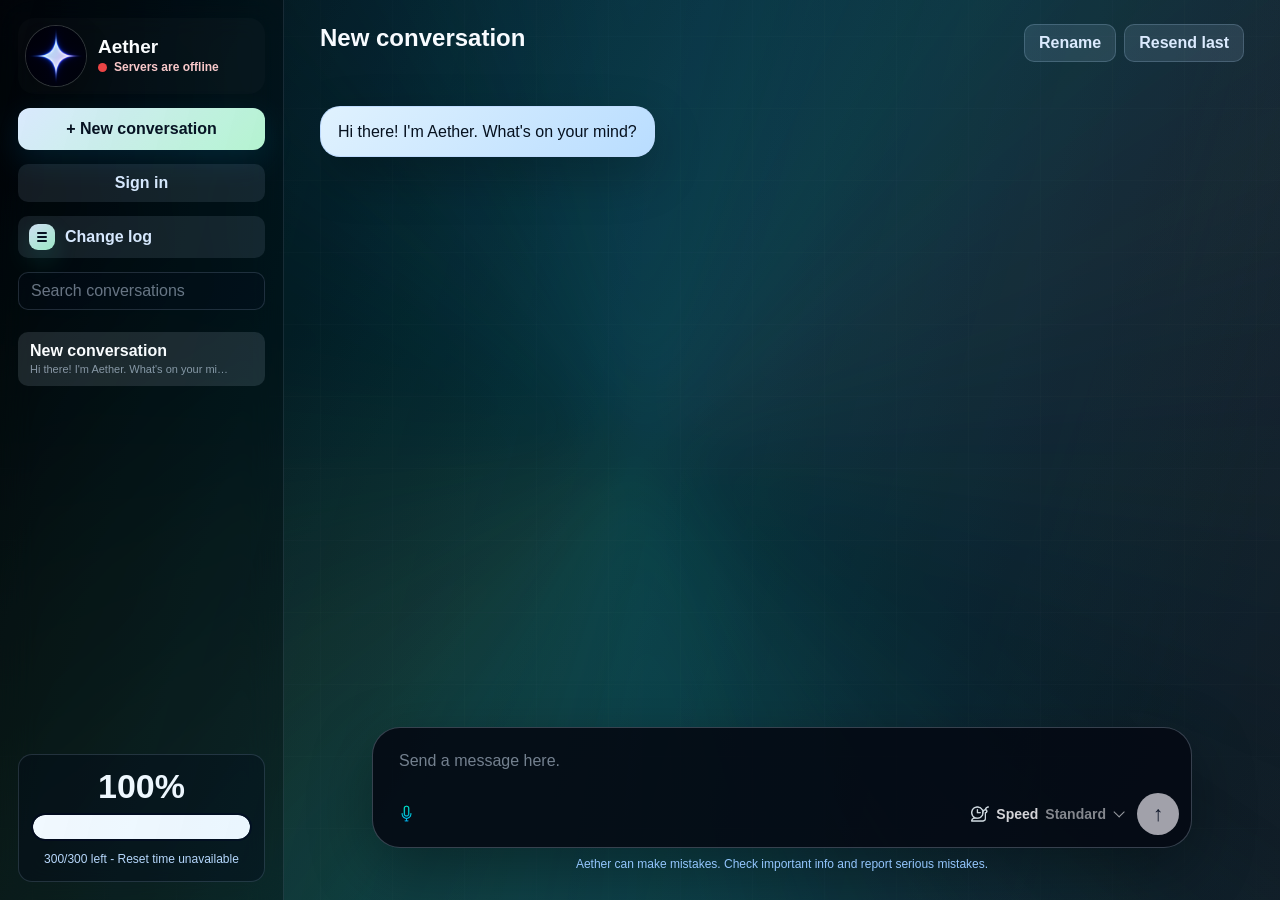
==== commit 0de59c69: "hCaptcha implementation; advanced security added." ====
--- a/index.html
+++ b/index.html
@@ -1,15 +1,17 @@
 <!doctype html>
 <html lang="en">
   <head>
+    <meta name="google-site-verification" content="ly3qNK8iOnrQj3IvgMs92MdEl5CDJ6hT8miCElMqetY" />
     <meta charset="utf-8">
     <meta name="viewport" content="width=device-width, initial-scale=1">
     <title>Aether AI - World's Smartest AI</title>
     <link rel="icon" type="image/png" href="assets/Aether.png">
-    <link rel="stylesheet" href="styles.css?v=20260527-admin-search">
+    <link rel="stylesheet" href="styles.css?v=20260530-hcaptcha">
   </head>
   <body>
     <div id="app"></div>
-    <script src="config.js?v=20260521-wasmer-api"></script>
-    <script src="app.js?v=20260527-scoped-refresh"></script>
+    <script src="config.js?v=20260530-hcaptcha"></script>
+    <script src="app.js?v=20260530-hcaptcha"></script>
+    <script src="https://js.hcaptcha.com/1/api.js?onload=onAetherHCaptchaLoaded&render=explicit" async defer></script>
   </body>
 </html>
--- a/styles.css
+++ b/styles.css
@@ -2463,6 +2463,108 @@
   font-size: 13px;
   font-weight: 760;
 }
+.captcha-panel {
+  display: grid;
+  gap: 9px;
+  justify-items: start;
+  padding: 12px;
+  border: 1px solid rgba(191, 219, 254, 0.14);
+  border-radius: 10px;
+  background: rgba(2, 6, 23, 0.44);
+}
+.captcha-panel.captcha-verified {
+  border-color: rgba(167, 243, 208, 0.34);
+  background: rgba(6, 78, 59, 0.18);
+}
+.hcaptcha-mount {
+  min-height: 78px;
+  max-width: 100%;
+  overflow: hidden;
+}
+.captcha-status {
+  margin: 0;
+  color: #bfdbfe;
+  font-size: 12px;
+  line-height: 1.35;
+  font-weight: 780;
+}
+.captcha-verified .captcha-status {
+  color: #a7f3d0;
+}
+.captcha-gated-button:disabled {
+  filter: saturate(0.55);
+}
+.captcha-lock-overlay {
+  position: fixed;
+  inset: 0;
+  z-index: 160;
+  display: grid;
+  place-items: center;
+  padding: 22px;
+  background:
+    linear-gradient(180deg, rgba(2, 6, 23, 0.72), rgba(2, 6, 23, 0.9)),
+    rgba(0, 0, 0, 0.62);
+  backdrop-filter: blur(30px) brightness(0.38) saturate(0.72);
+  animation: warningFade 180ms ease-out both;
+}
+.captcha-lock-modal {
+  position: relative;
+  width: min(500px, 100%);
+  display: grid;
+  gap: 15px;
+  padding: 24px;
+  border: 1px solid rgba(191, 219, 254, 0.2);
+  border-radius: 12px;
+  color: #f8fbff;
+  background:
+    linear-gradient(158deg, rgba(8, 15, 30, 0.99), rgba(2, 6, 23, 0.98)),
+    radial-gradient(circle at 12% 0%, rgba(167, 243, 208, 0.16), transparent 34%),
+    radial-gradient(circle at 100% 100%, rgba(96, 165, 250, 0.12), transparent 36%);
+  box-shadow: 0 34px 110px rgba(0, 0, 0, 0.62);
+  outline: none;
+  animation: warningPop 220ms ease-out both;
+}
+.captcha-lock-head {
+  display: grid;
+  grid-template-columns: auto minmax(0, 1fr);
+  align-items: center;
+  gap: 13px;
+}
+.captcha-lock-icon {
+  display: grid;
+  place-items: center;
+  width: 48px;
+  height: 48px;
+  border-radius: 12px;
+  color: #07111f;
+  background: linear-gradient(145deg, #dbeafe, #a7f3d0);
+  font-size: 22px;
+  font-weight: 950;
+  box-shadow: 0 16px 38px rgba(45, 212, 191, 0.18);
+}
+.captcha-eyebrow {
+  display: inline-flex;
+  margin-bottom: 5px;
+  color: #a7f3d0;
+  font-size: 11px;
+  font-weight: 900;
+  text-transform: uppercase;
+  letter-spacing: 0.02em;
+}
+.captcha-lock-modal h2 {
+  margin: 0;
+  font-size: 29px;
+  line-height: 1.05;
+  letter-spacing: 0;
+}
+.captcha-lock-modal p {
+  margin: 0;
+  color: #dbeafe;
+  line-height: 1.5;
+}
+.message-captcha-panel {
+  justify-items: center;
+}
 .ban-lock-overlay {
   position: fixed;
   inset: 0;
@@ -2639,6 +2741,67 @@
   gap: 10px;
   align-items: center;
   min-width: 0;
+}
+.account-rate-limit {
+  --account-rate: 0%;
+  --account-rate-color: #a7f3d0;
+  display: grid;
+  grid-template-columns: minmax(0, 1fr) minmax(110px, 0.42fr);
+  align-items: center;
+  gap: 12px;
+  margin-top: 10px;
+  padding: 10px 11px;
+  border: 1px solid rgba(191, 219, 254, 0.13);
+  border-radius: 10px;
+  background:
+    linear-gradient(135deg, rgba(15, 23, 42, 0.76), rgba(2, 6, 23, 0.52)),
+    rgba(255, 255, 255, 0.025);
+}
+.account-rate-copy {
+  display: grid;
+  grid-template-columns: auto auto minmax(0, 1fr);
+  align-items: baseline;
+  gap: 8px;
+  min-width: 0;
+}
+.account-rate-copy span {
+  color: #93c5fd;
+  font-size: 12px;
+  font-weight: 860;
+  text-transform: uppercase;
+  letter-spacing: 0.02em;
+}
+.account-rate-copy strong {
+  color: #f8fbff;
+  font-size: 18px;
+  line-height: 1;
+  font-weight: 900;
+  white-space: nowrap;
+}
+.account-rate-copy small {
+  min-width: 0;
+  color: #bfdbfe;
+  font-size: 12px;
+  font-weight: 780;
+  overflow: hidden;
+  text-overflow: ellipsis;
+  white-space: nowrap;
+}
+.account-rate-track {
+  height: 10px;
+  overflow: hidden;
+  border-radius: 999px;
+  background: rgba(191, 219, 254, 0.14);
+  box-shadow: inset 0 0 0 1px rgba(2, 6, 23, 0.55);
+}
+.account-rate-track span {
+  display: block;
+  width: var(--account-rate);
+  height: 100%;
+  min-width: 3px;
+  border-radius: inherit;
+  background: var(--account-rate-color);
+  box-shadow: 0 0 18px color-mix(in srgb, var(--account-rate-color) 42%, transparent);
 }
 .admin-row-actions {
   display: flex;
@@ -2960,6 +3123,10 @@
   .admin-list-item {
     grid-template-columns: 1fr;
   }
+  .account-rate-limit {
+    grid-template-columns: 1fr;
+    gap: 8px;
+  }
   .admin-grid {
     grid-template-columns: repeat(2, minmax(0, 1fr));
   }
